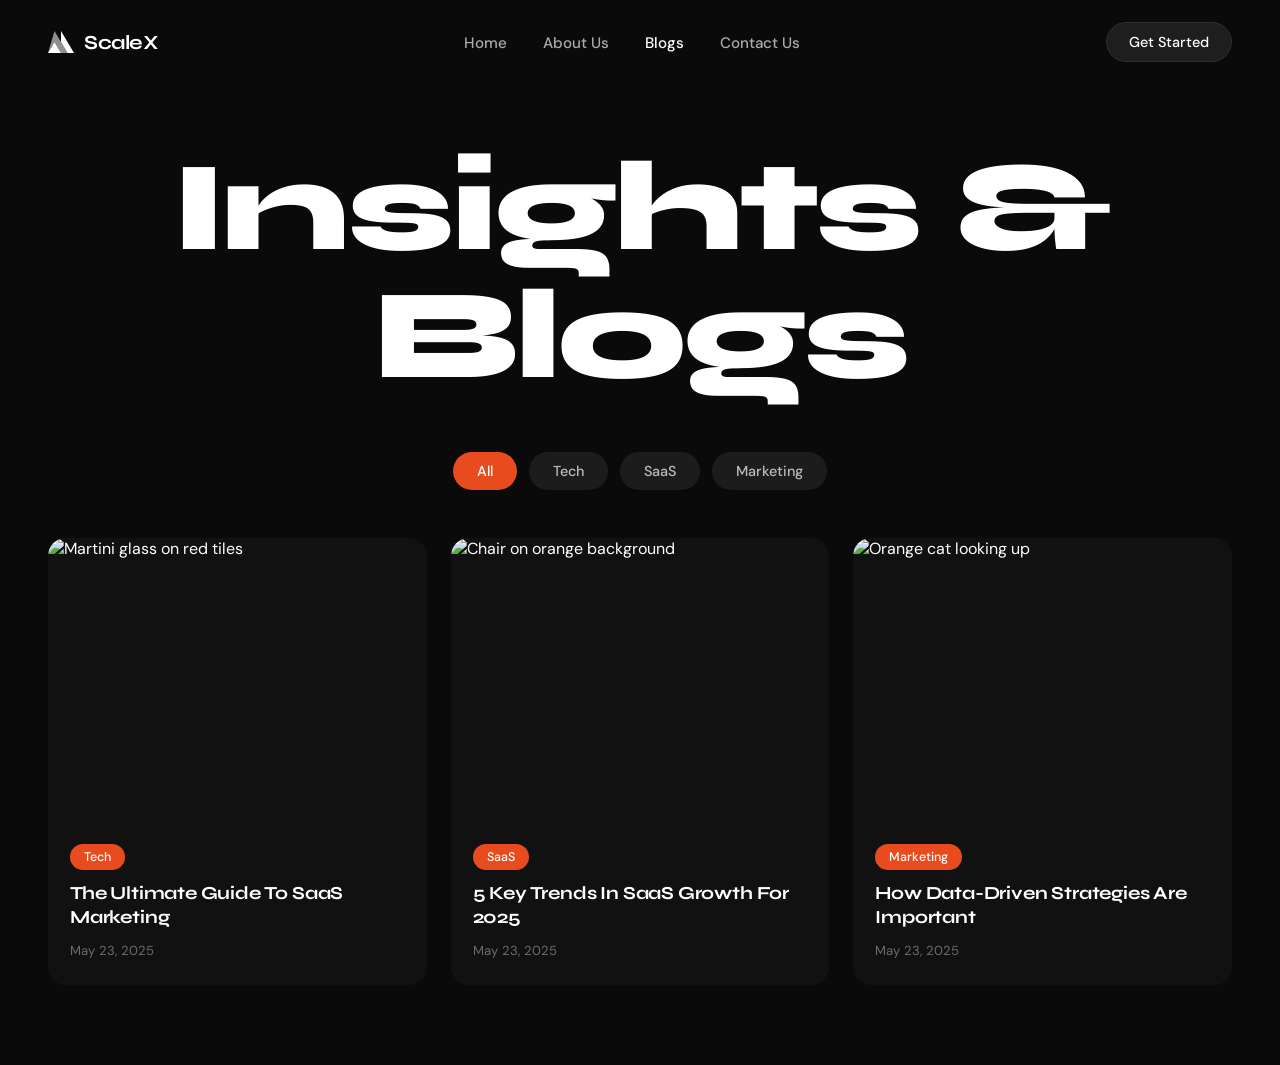
==== A2_Assignment/A_2.2/index.html @ a0ac8a64 "Add files via upload" ====
<!DOCTYPE html>
<html lang="en">
    <head>
        <meta charset="UTF-8" />
        <meta name="viewport" content="width=device-width, initial-scale=1.0" />
        <title>ScaleX – Insights & Blogs</title>
        <link rel="stylesheet" href="style.css" />
        <link href="https://fonts.googleapis.com/css2?family=Syne:wght@700;800&family=DM+Sans:wght@400;500&display=swap" rel="stylesheet" />
    </head>
    <body>
        <!-- NAV -->
        <nav class="nav">
            <div class="nav__logo">
                <svg width="26" height="22" viewBox="0 0 26 22" fill="none" xmlns="http://www.w3.org/2000/svg">
                    <path d="M0 22L6.5 11L13 22H0Z" fill="white"/>
                    <path d="M6.5 0L19.5 22H13L6.5 11L0 22H0L6.5 0Z" fill="white" opacity="0.55"/>
                    <path d="M13 0L26 22H19.5L13 11V0Z" fill="white"/>
                </svg>
                <span class="nav__brand">ScaleX</span>
            </div>
            <ul class="nav__links">
                <li><a href="#">Home</a></li>
                <li><a href="#">About Us</a></li>
                <li><a href="#" class="active">Blogs</a></li>
                <li><a href="#">Contact Us</a></li>
            </ul>
            <a href="#" class="btn-cta">Get Started</a>
        </nav>
        <!-- HERO -->
        <header class="hero">
            <h1 class="hero__title">Insights &amp; Blogs</h1>
        </header>
        <!-- FILTERS -->
        <section class="filters">
            <button class="filter-btn active">All</button>
            <button class="filter-btn">Tech</button>
            <button class="filter-btn">SaaS</button>
            <button class="filter-btn">Marketing</button>
        </section>
        <!-- BLOG GRID -->
        <main class="blog-grid">
            <!-- Card 1 -->
            <article class="card">
                <div class="card__img-wrap">
                    <img
                        src="https://images.unsplash.com/photo-1514362545857-3bc16c4c7d1b?w=700&q=80"
                        alt="Martini glass on red tiles"
                        class="card__img"
                        />
                </div>
                <div class="card__body">
                    <span class="tag tag--tech">Tech</span>
                    <h2 class="card__title">The Ultimate Guide To SaaS Marketing</h2>
                    <p class="card__date">May 23, 2025</p>
                </div>
            </article>
            <!-- Card 2 -->
            <article class="card">
                <div class="card__img-wrap">
                    <img
                        src="https://images.unsplash.com/photo-1555041469-a586c61ea9bc?w=700&q=80"
                        alt="Chair on orange background"
                        class="card__img"
                        />
                </div>
                <div class="card__body">
                    <span class="tag tag--saas">SaaS</span>
                    <h2 class="card__title">5 Key Trends In SaaS Growth For 2025</h2>
                    <p class="card__date">May 23, 2025</p>
                </div>
            </article>
            <!-- Card 3 -->
            <article class="card">
                <div class="card__img-wrap">
                    <img
                        src="https://images.unsplash.com/photo-1514888286974-6c03e2ca1dba?w=700&q=80"
                        alt="Orange cat looking up"
                        class="card__img"
                        />
                </div>
                <div class="card__body">
                    <span class="tag tag--marketing">Marketing</span>
                    <h2 class="card__title">How Data-Driven Strategies Are Important</h2>
                    <p class="card__date">May 23, 2025</p>
                </div>
            </article>
        </main>
    </body>
</html>
---- A2_Assignment/A_2.2/style.css ----
/* ── Reset & Base ────────────────────────────────── */
*,
*::before,
*::after {
    box-sizing: border-box;
    margin: 0;
    padding: 0;
}

:root {
    --bg: #0a0a0a;
    --card-bg: #111111;
    --accent: #e84c1e;
    --white: #ffffff;
    --muted: #6b6b6b;
    --tag-tech: #e84c1e;
    --tag-saas: #e84c1e;
    --tag-marketing: #e84c1e;
    --radius-card: 18px;
    --radius-tag: 999px;
    --font-display: "Syne", sans-serif;
    --font-body: "DM Sans", sans-serif;
}

html {
    scroll-behavior: smooth;
}

body {
    background: var(--bg);
    color: var(--white);
    font-family: var(--font-body);
    min-height: 100vh;
    -webkit-font-smoothing: antialiased;
}

/* ── Nav ─────────────────────────────────────────── */
.nav {
    display: flex;
    align-items: center;
    justify-content: space-between;
    padding: 22px 48px;
    position: sticky;
    top: 0;
    z-index: 100;
    background: var(--bg);
}

.nav__logo {
    display: flex;
    align-items: center;
    gap: 10px;
    text-decoration: none;
}

.nav__brand {
    font-family: var(--font-display);
    font-weight: 700;
    font-size: 1.25rem;
    letter-spacing: -0.02em;
    color: var(--white);
}

.nav__links {
    display: flex;
    list-style: none;
    gap: 36px;
}

.nav__links a {
    text-decoration: none;
    color: #aaa;
    font-size: 0.95rem;
    font-weight: 500;
    transition: color 0.2s;
}

.nav__links a:hover,
.nav__links a.active {
    color: var(--white);
}

.btn-cta {
    background: #1e1e1e;
    color: var(--white);
    border: 1px solid #2e2e2e;
    border-radius: var(--radius-tag);
    padding: 10px 22px;
    font-family: var(--font-body);
    font-size: 0.9rem;
    font-weight: 500;
    text-decoration: none;
    transition: background 0.2s, border-color 0.2s;
}

.btn-cta:hover {
    background: #2a2a2a;
    border-color: #444;
}

/* ── Hero ────────────────────────────────────────── */
.hero {
    padding: 60px 48px 20px;
    text-align: center;
}

.hero__title {
    font-family: var(--font-display);
    font-weight: 800;
    font-size: clamp(4rem, 10vw, 8.5rem);
    line-height: 1;
    letter-spacing: -0.03em;
    color: var(--white);
}

/* ── Filters ─────────────────────────────────────── */
.filters {
    display: flex;
    justify-content: center;
    gap: 12px;
    padding: 32px 48px 16px;
}

.filter-btn {
    background: #1c1c1c;
    color: #bbb;
    border: none;
    border-radius: var(--radius-tag);
    padding: 10px 24px;
    font-family: var(--font-body);
    font-size: 0.9rem;
    font-weight: 500;
    cursor: pointer;
    transition: background 0.2s, color 0.2s;
}

.filter-btn:hover {
    background: #262626;
    color: var(--white);
}

.filter-btn.active {
    background: var(--accent);
    color: var(--white);
}

/* ── Blog Grid ───────────────────────────────────── */
.blog-grid {
    display: grid;
    grid-template-columns: repeat(3, 1fr);
    gap: 24px;
    padding: 32px 48px 80px;
    max-width: 1320px;
    margin: 0 auto;
}

/* ── Card ────────────────────────────────────────── */
.card {
    background: var(--card-bg);
    border-radius: var(--radius-card);
    overflow: hidden;
    display: flex;
    flex-direction: column;
    transition: transform 0.28s cubic-bezier(0.22, 0.68, 0, 1.2);
}

.card:hover {
    transform: translateY(-6px);
}

.card__img-wrap {
    width: 100%;
    aspect-ratio: 4 / 3;
    overflow: hidden;
}

.card__img {
    width: 100%;
    height: 100%;
    object-fit: cover;
    display: block;
    transition: transform 0.4s ease;
}

.card:hover .card__img {
    transform: scale(1.04);
}

.card__body {
    padding: 22px 22px 26px;
    display: flex;
    flex-direction: column;
    gap: 12px;
}

/* ── Tags ────────────────────────────────────────── */
.tag {
    display: inline-block;
    padding: 5px 14px;
    border-radius: var(--radius-tag);
    font-size: 0.78rem;
    font-weight: 500;
    width: fit-content;
}

.tag--tech {
    background: var(--tag-tech);
    color: var(--white);
}
.tag--saas {
    background: var(--tag-saas);
    color: var(--white);
}
.tag--marketing {
    background: var(--tag-marketing);
    color: var(--white);
}

/* ── Card Title & Date ───────────────────────────── */
.card__title {
    font-family: var(--font-display);
    font-weight: 700;
    font-size: 1.15rem;
    line-height: 1.3;
    letter-spacing: -0.01em;
    color: var(--white);
}

.card__date {
    font-size: 0.82rem;
    color: var(--muted);
    font-weight: 400;
}

/* ── Responsive ──────────────────────────────────── */
@media (max-width: 960px) {
    .blog-grid {
        grid-template-columns: repeat(2, 1fr);
    }
}

@media (max-width: 640px) {
    .nav {
        padding: 18px 24px;
    }
    .nav__links {
        display: none;
    }
    .hero {
        padding: 40px 24px 16px;
    }
    .filters {
        padding: 20px 24px 8px;
        flex-wrap: wrap;
    }
    .blog-grid {
        grid-template-columns: 1fr;
        padding: 20px 24px 60px;
    }
}
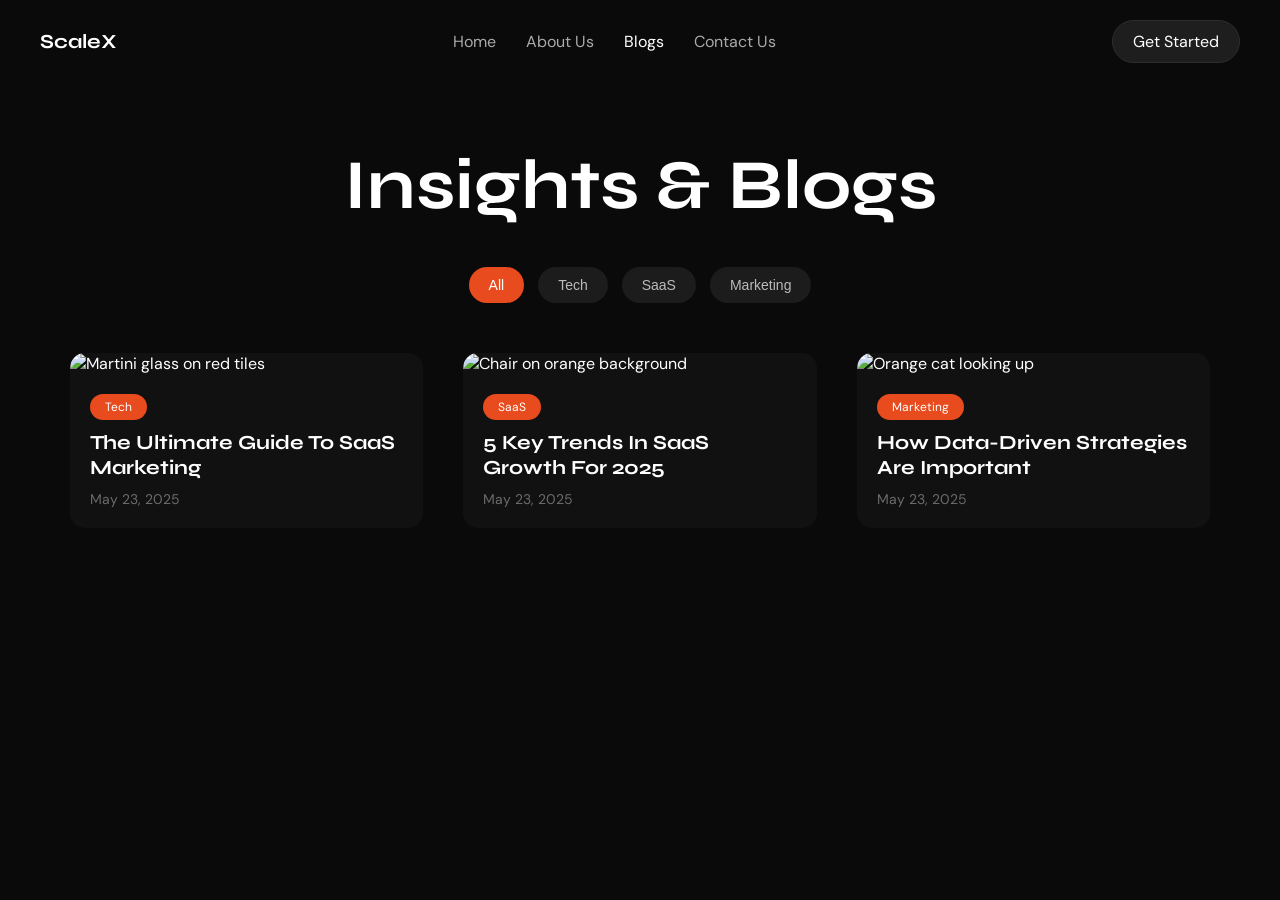
==== commit 5582ce66: "Add files via upload" ====
--- a/A2_Assignment/A_2.2/index.html
+++ b/A2_Assignment/A_2.2/index.html
@@ -8,82 +8,69 @@
         <link href="https://fonts.googleapis.com/css2?family=Syne:wght@700;800&family=DM+Sans:wght@400;500&display=swap" rel="stylesheet" />
     </head>
     <body>
-        <!-- NAV -->
-        <nav class="nav">
-            <div class="nav__logo">
-                <svg width="26" height="22" viewBox="0 0 26 22" fill="none" xmlns="http://www.w3.org/2000/svg">
-                    <path d="M0 22L6.5 11L13 22H0Z" fill="white"/>
-                    <path d="M6.5 0L19.5 22H13L6.5 11L0 22H0L6.5 0Z" fill="white" opacity="0.55"/>
-                    <path d="M13 0L26 22H19.5L13 11V0Z" fill="white"/>
-                </svg>
-                <span class="nav__brand">ScaleX</span>
+        
+        <div class="navbar">
+            
+            <div class="logo">
+                <span class="brand-name">ScaleX</span>
             </div>
-            <ul class="nav__links">
+            
+            <ul class="nav-links">
                 <li><a href="#">Home</a></li>
                 <li><a href="#">About Us</a></li>
-                <li><a href="#" class="active">Blogs</a></li>
+                <li><a href="#" class="active-link">Blogs</a></li>
                 <li><a href="#">Contact Us</a></li>
             </ul>
-            <a href="#" class="btn-cta">Get Started</a>
-        </nav>
-        <!-- HERO -->
-        <header class="hero">
-            <h1 class="hero__title">Insights &amp; Blogs</h1>
-        </header>
-        <!-- FILTERS -->
-        <section class="filters">
-            <button class="filter-btn active">All</button>
-            <button class="filter-btn">Tech</button>
-            <button class="filter-btn">SaaS</button>
-            <button class="filter-btn">Marketing</button>
-        </section>
-        <!-- BLOG GRID -->
-        <main class="blog-grid">
-            <!-- Card 1 -->
-            <article class="card">
-                <div class="card__img-wrap">
-                    <img
-                        src="https://images.unsplash.com/photo-1514362545857-3bc16c4c7d1b?w=700&q=80"
-                        alt="Martini glass on red tiles"
-                        class="card__img"
-                        />
+            
+            <a href="#" class="btn-start">Get Started</a>
+        </div>
+
+        <div class="header-section">
+            <h1>Insights & Blogs</h1>
+        </div>
+
+        <div class="filter-buttons">
+            <button class="active-btn">All</button>
+            <button>Tech</button>
+            <button>SaaS</button>
+            <button>Marketing</button>
+        </div>
+
+        <div class="blog-container">
+            
+            <div class="blog-card">
+                <div class="image-box">
+                    <img src="https://images.unsplash.com/photo-1514362545857-3bc16c4c7d1b?w=700&q=80" alt="Martini glass on red tiles">
                 </div>
-                <div class="card__body">
-                    <span class="tag tag--tech">Tech</span>
-                    <h2 class="card__title">The Ultimate Guide To SaaS Marketing</h2>
-                    <p class="card__date">May 23, 2025</p>
+                <div class="card-text">
+                    <span class="tag">Tech</span>
+                    <h2>The Ultimate Guide To SaaS Marketing</h2>
+                    <p class="date">May 23, 2025</p>
                 </div>
-            </article>
-            <!-- Card 2 -->
-            <article class="card">
-                <div class="card__img-wrap">
-                    <img
-                        src="https://images.unsplash.com/photo-1555041469-a586c61ea9bc?w=700&q=80"
-                        alt="Chair on orange background"
-                        class="card__img"
-                        />
+            </div>
+
+            <div class="blog-card">
+                <div class="image-box">
+                    <img src="https://images.unsplash.com/photo-1555041469-a586c61ea9bc?w=700&q=80" alt="Chair on orange background">
                 </div>
-                <div class="card__body">
-                    <span class="tag tag--saas">SaaS</span>
-                    <h2 class="card__title">5 Key Trends In SaaS Growth For 2025</h2>
-                    <p class="card__date">May 23, 2025</p>
+                <div class="card-text">
+                    <span class="tag">SaaS</span>
+                    <h2>5 Key Trends In SaaS Growth For 2025</h2>
+                    <p class="date">May 23, 2025</p>
                 </div>
-            </article>
-            <!-- Card 3 -->
-            <article class="card">
-                <div class="card__img-wrap">
-                    <img
-                        src="https://images.unsplash.com/photo-1514888286974-6c03e2ca1dba?w=700&q=80"
-                        alt="Orange cat looking up"
-                        class="card__img"
-                        />
+            </div>
+
+            <div class="blog-card">
+                <div class="image-box">
+                    <img src="https://images.unsplash.com/photo-1514888286974-6c03e2ca1dba?w=700&q=80" alt="Orange cat looking up">
                 </div>
-                <div class="card__body">
-                    <span class="tag tag--marketing">Marketing</span>
-                    <h2 class="card__title">How Data-Driven Strategies Are Important</h2>
-                    <p class="card__date">May 23, 2025</p>
+                <div class="card-text">
+                    <span class="tag">Marketing</span>
+                    <h2>How Data-Driven Strategies Are Important</h2>
+                    <p class="date">May 23, 2025</p>
                 </div>
-            </article>
-        </main>
+            </div>
+
+        </div>
     </body>
 </html>
--- a/A2_Assignment/A_2.2/style.css
+++ b/A2_Assignment/A_2.2/style.css
@@ -1,260 +1,156 @@
-/* ── Reset & Base ────────────────────────────────── */
-*,
-*::before,
-*::after {
+* {
     box-sizing: border-box;
     margin: 0;
     padding: 0;
 }
 
-:root {
-    --bg: #0a0a0a;
-    --card-bg: #111111;
-    --accent: #e84c1e;
-    --white: #ffffff;
-    --muted: #6b6b6b;
-    --tag-tech: #e84c1e;
-    --tag-saas: #e84c1e;
-    --tag-marketing: #e84c1e;
-    --radius-card: 18px;
-    --radius-tag: 999px;
-    --font-display: "Syne", sans-serif;
-    --font-body: "DM Sans", sans-serif;
+body {
+    background-color: #0a0a0a;
+    color: #ffffff;
+    font-family: "DM Sans", sans-serif;
 }
 
-html {
-    scroll-behavior: smooth;
+.navbar {
+    display: flex;
+    justify-content: space-between;
+    align-items: center;
+    padding: 20px 40px;
+    background-color: #0a0a0a;
 }
 
-body {
-    background: var(--bg);
-    color: var(--white);
-    font-family: var(--font-body);
-    min-height: 100vh;
-    -webkit-font-smoothing: antialiased;
+.logo {
+    display: flex;
+    align-items: center;
 }
 
-/* ── Nav ─────────────────────────────────────────── */
-.nav {
-    display: flex;
-    align-items: center;
-    justify-content: space-between;
-    padding: 22px 48px;
-    position: sticky;
-    top: 0;
-    z-index: 100;
-    background: var(--bg);
+.brand-name {
+    font-family: "Syne", sans-serif;
+    font-weight: 700;
+    font-size: 20px;
 }
 
-.nav__logo {
+.nav-links {
     display: flex;
-    align-items: center;
-    gap: 10px;
-    text-decoration: none;
+    list-style: none;
 }
 
-.nav__brand {
-    font-family: var(--font-display);
-    font-weight: 700;
-    font-size: 1.25rem;
-    letter-spacing: -0.02em;
-    color: var(--white);
+.nav-links li {
+    margin: 0 15px;
 }
 
-.nav__links {
-    display: flex;
-    list-style: none;
-    gap: 36px;
+.nav-links a {
+    text-decoration: none;
+    color: #aaaaaa;
+    font-size: 16px;
 }
 
-.nav__links a {
-    text-decoration: none;
-    color: #aaa;
-    font-size: 0.95rem;
-    font-weight: 500;
-    transition: color 0.2s;
+.nav-links a:hover, 
+.nav-links .active-link {
+    color: #ffffff;
 }
 
-.nav__links a:hover,
-.nav__links a.active {
-    color: var(--white);
+.btn-start {
+    background-color: #1e1e1e;
+    color: #ffffff;
+    padding: 10px 20px;
+    border-radius: 50px;
+    text-decoration: none;
+    border: 1px solid #2e2e2e;
 }
 
-.btn-cta {
-    background: #1e1e1e;
-    color: var(--white);
-    border: 1px solid #2e2e2e;
-    border-radius: var(--radius-tag);
-    padding: 10px 22px;
-    font-family: var(--font-body);
-    font-size: 0.9rem;
-    font-weight: 500;
-    text-decoration: none;
-    transition: background 0.2s, border-color 0.2s;
+/* Hero Section */
+.header-section {
+    text-align: center;
+    padding: 60px 20px 20px;
 }
 
-.btn-cta:hover {
-    background: #2a2a2a;
-    border-color: #444;
+.header-section h1 {
+    font-family: "Syne", sans-serif;
+    font-size: 70px;
+    color: #ffffff;
 }
 
-/* ── Hero ────────────────────────────────────────── */
-.hero {
-    padding: 60px 48px 20px;
+/* Filters */
+.filter-buttons {
     text-align: center;
+    padding: 20px;
 }
 
-.hero__title {
-    font-family: var(--font-display);
-    font-weight: 800;
-    font-size: clamp(4rem, 10vw, 8.5rem);
-    line-height: 1;
-    letter-spacing: -0.03em;
-    color: var(--white);
+.filter-buttons button {
+    background-color: #1c1c1c;
+    color: #bbbbbb;
+    border: none;
+    padding: 10px 20px;
+    margin: 0 5px;
+    border-radius: 50px;
+    font-size: 14px;
+    cursor: pointer;
 }
 
-/* ── Filters ─────────────────────────────────────── */
-.filters {
-    display: flex;
-    justify-content: center;
-    gap: 12px;
-    padding: 32px 48px 16px;
+.filter-buttons .active-btn {
+    background-color: #e84c1e;
+    color: #ffffff;
 }
 
-.filter-btn {
-    background: #1c1c1c;
-    color: #bbb;
-    border: none;
-    border-radius: var(--radius-tag);
-    padding: 10px 24px;
-    font-family: var(--font-body);
-    font-size: 0.9rem;
-    font-weight: 500;
-    cursor: pointer;
-    transition: background 0.2s, color 0.2s;
-}
-
-.filter-btn:hover {
-    background: #262626;
-    color: var(--white);
-}
-
-.filter-btn.active {
-    background: var(--accent);
-    color: var(--white);
-}
-
-/* ── Blog Grid ───────────────────────────────────── */
-.blog-grid {
-    display: grid;
-    grid-template-columns: repeat(3, 1fr);
-    gap: 24px;
-    padding: 32px 48px 80px;
-    max-width: 1320px;
+.blog-container {
+    display: flex;
+    justify-content: space-between;
+    flex-wrap: nowrap;
+    padding: 30px;
+    max-width: 1200px;
     margin: 0 auto;
 }
 
-/* ── Card ────────────────────────────────────────── */
-.card {
-    background: var(--card-bg);
-    border-radius: var(--radius-card);
+.blog-card {
+    background-color: #111111;
+    border-radius: 15px;
+    width: 31%; 
     overflow: hidden;
-    display: flex;
-    flex-direction: column;
-    transition: transform 0.28s cubic-bezier(0.22, 0.68, 0, 1.2);
+    transition: 0.3s; 
 }
 
-.card:hover {
-    transform: translateY(-6px);
+.blog-card:hover {
+    transform: translateY(-5px);
 }
 
-.card__img-wrap {
+.image-box img {
     width: 100%;
-    aspect-ratio: 4 / 3;
-    overflow: hidden;
+    height: 250px;
+    object-fit: cover;
 }
 
-.card__img {
-    width: 100%;
-    height: 100%;
-    object-fit: cover;
-    display: block;
-    transition: transform 0.4s ease;
+.card-text {
+    padding: 20px;
 }
 
-.card:hover .card__img {
-    transform: scale(1.04);
+.tag {
+    background-color: #e84c1e;
+    color: #ffffff;
+    padding: 5px 15px;
+    border-radius: 50px;
+    font-size: 12px;
+    display: inline-block;
+    margin-bottom: 10px;
 }
 
-.card__body {
-    padding: 22px 22px 26px;
-    display: flex;
-    flex-direction: column;
-    gap: 12px;
+.card-text h2 {
+    font-family: "Syne", sans-serif;
+    font-size: 20px;
+    margin-bottom: 10px;
 }
 
-/* ── Tags ────────────────────────────────────────── */
-.tag {
-    display: inline-block;
-    padding: 5px 14px;
-    border-radius: var(--radius-tag);
-    font-size: 0.78rem;
-    font-weight: 500;
-    width: fit-content;
+.date {
+    font-size: 14px;
+    color: #6b6b6b;
 }
 
-.tag--tech {
-    background: var(--tag-tech);
-    color: var(--white);
-}
-.tag--saas {
-    background: var(--tag-saas);
-    color: var(--white);
-}
-.tag--marketing {
-    background: var(--tag-marketing);
-    color: var(--white);
-}
-
-/* ── Card Title & Date ───────────────────────────── */
-.card__title {
-    font-family: var(--font-display);
-    font-weight: 700;
-    font-size: 1.15rem;
-    line-height: 1.3;
-    letter-spacing: -0.01em;
-    color: var(--white);
-}
-
-.card__date {
-    font-size: 0.82rem;
-    color: var(--muted);
-    font-weight: 400;
-}
-
-/* ── Responsive ──────────────────────────────────── */
-@media (max-width: 960px) {
-    .blog-grid {
-        grid-template-columns: repeat(2, 1fr);
+@media (max-width: 600px) {
+    .nav-links {
+        display: none; 
     }
-}
-
-@media (max-width: 640px) {
-    .nav {
-        padding: 18px 24px;
+    
+    .header-section h1 {
+        font-size: 45px;
     }
-    .nav__links {
-        display: none;
-    }
-    .hero {
-        padding: 40px 24px 16px;
-    }
-    .filters {
-        padding: 20px 24px 8px;
-        flex-wrap: wrap;
-    }
-    .blog-grid {
-        grid-template-columns: 1fr;
-        padding: 20px 24px 60px;
-    }
-}
+    
+}
